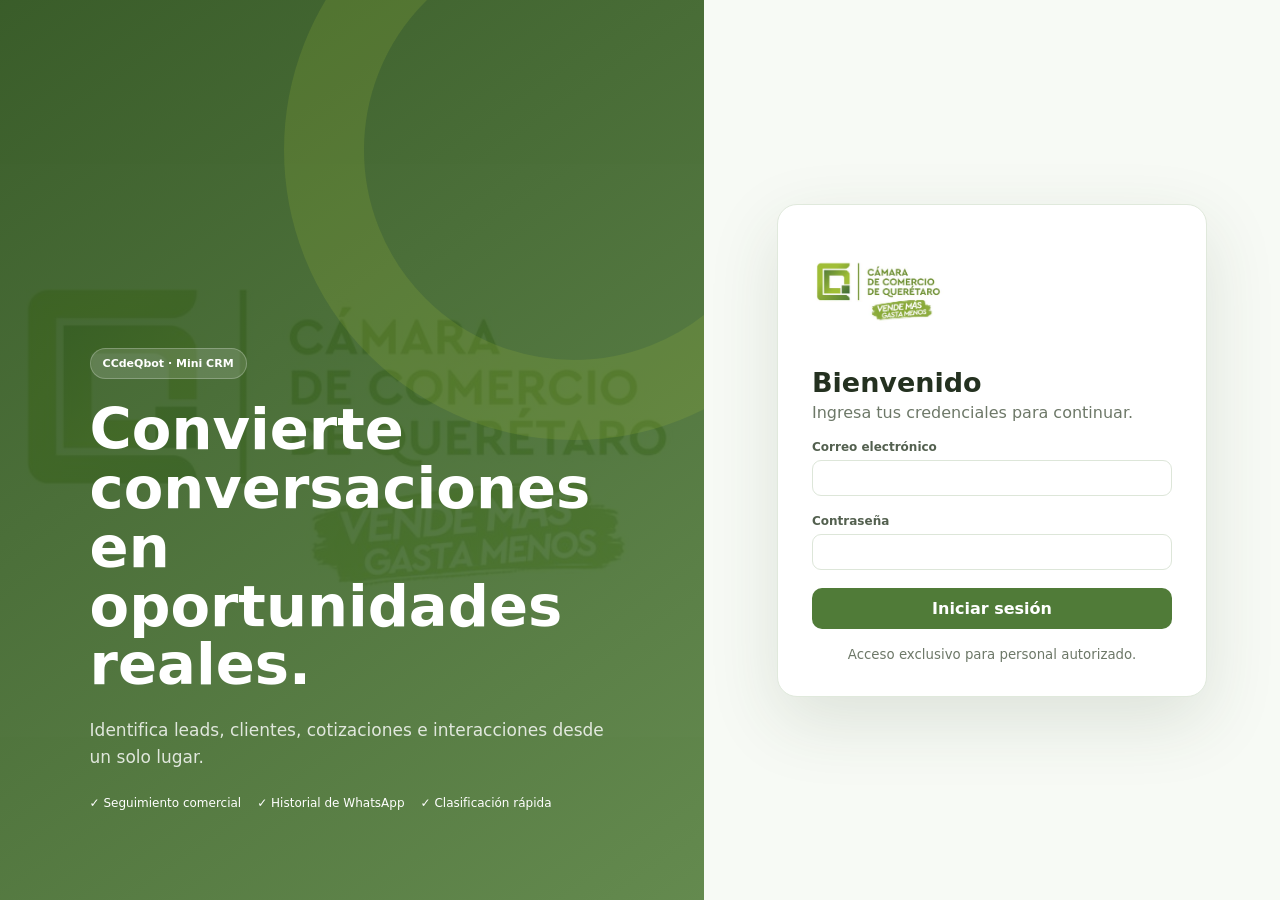
==== ccdeqbot/index.html @ 9611c4c9 "Web prueba inicial" ====
<!doctype html>
<html lang="es">
<head>
  <meta charset="UTF-8">
  <meta name="viewport" content="width=device-width, initial-scale=1.0">
  <meta http-equiv="refresh" content="0; url=./front/">
  <title>CCdeQbot CRM</title>
  <script>window.location.replace('./front/');</script>
</head>
<body>
  <p>Abriendo CCdeQbot CRM… <a href="./front/">Continuar</a></p>
</body>
</html>
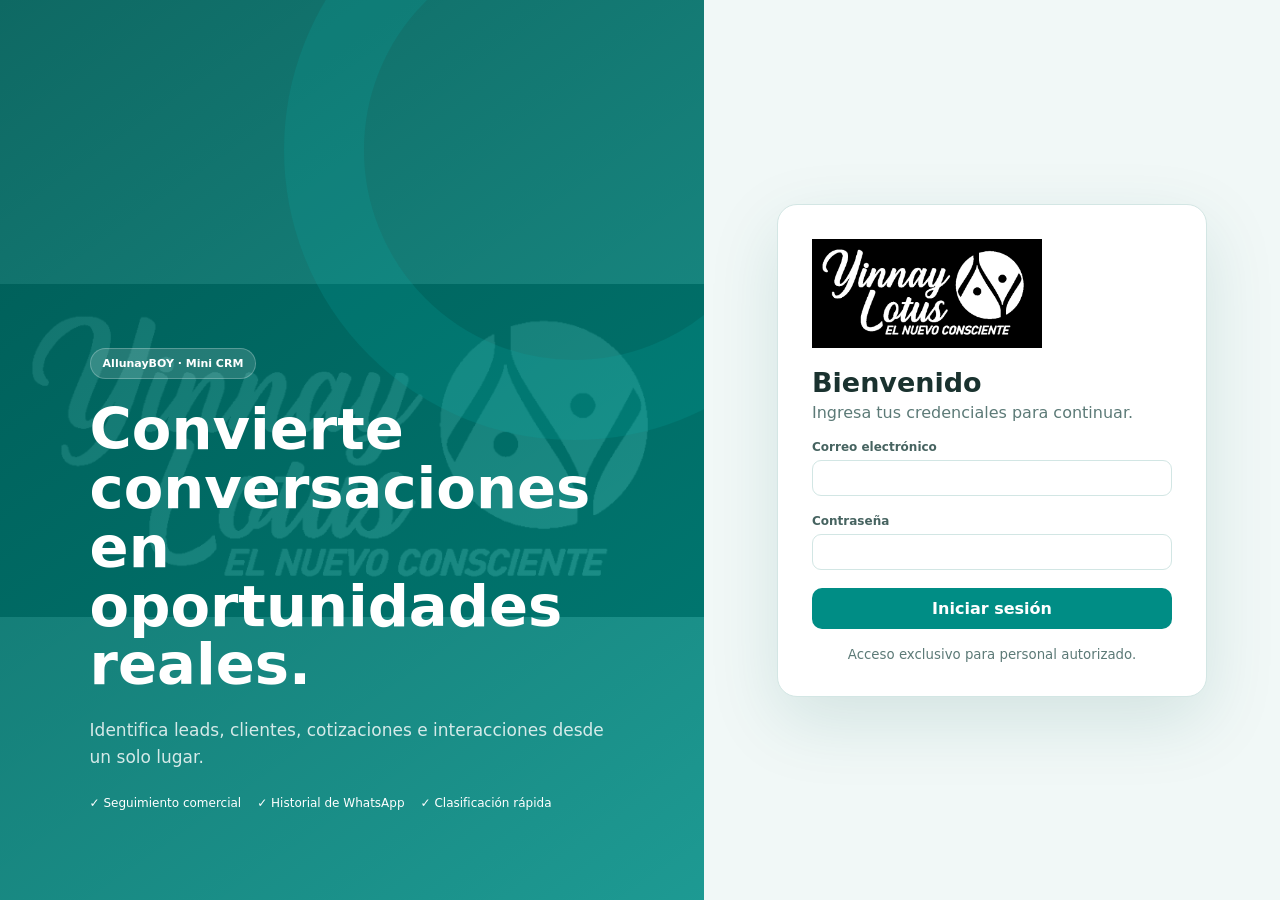
==== commit eee1e408: "página buena" ====
--- a/ccdeqbot/index.html
+++ b/ccdeqbot/index.html
@@ -4,10 +4,10 @@
   <meta charset="UTF-8">
   <meta name="viewport" content="width=device-width, initial-scale=1.0">
   <meta http-equiv="refresh" content="0; url=./front/">
-  <title>CCdeQbot CRM</title>
+  <title>AllunayBOY CRM</title>
   <script>window.location.replace('./front/');</script>
 </head>
 <body>
-  <p>Abriendo CCdeQbot CRM… <a href="./front/">Continuar</a></p>
+  <p>Abriendo AllunayBOY CRM… <a href="./front/">Continuar</a></p>
 </body>
 </html>
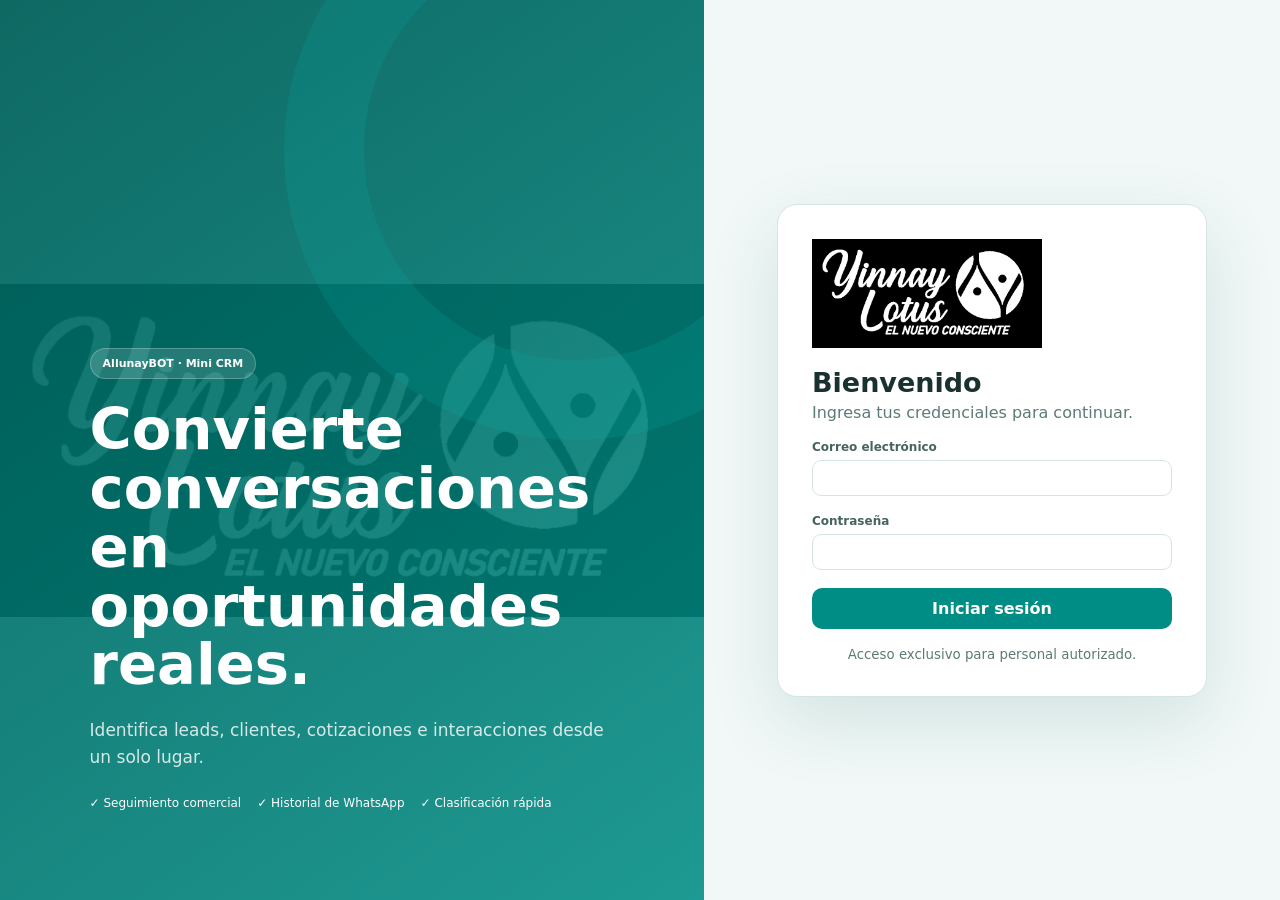
==== commit 278efdc4: "corregir palabra bot" ====
--- a/ccdeqbot/index.html
+++ b/ccdeqbot/index.html
@@ -4,10 +4,10 @@
   <meta charset="UTF-8">
   <meta name="viewport" content="width=device-width, initial-scale=1.0">
   <meta http-equiv="refresh" content="0; url=./front/">
-  <title>AllunayBOY CRM</title>
+  <title>AllunayBOT CRM</title>
   <script>window.location.replace('./front/');</script>
 </head>
 <body>
-  <p>Abriendo AllunayBOY CRM… <a href="./front/">Continuar</a></p>
+  <p>Abriendo AllunayBOT CRM… <a href="./front/">Continuar</a></p>
 </body>
 </html>
